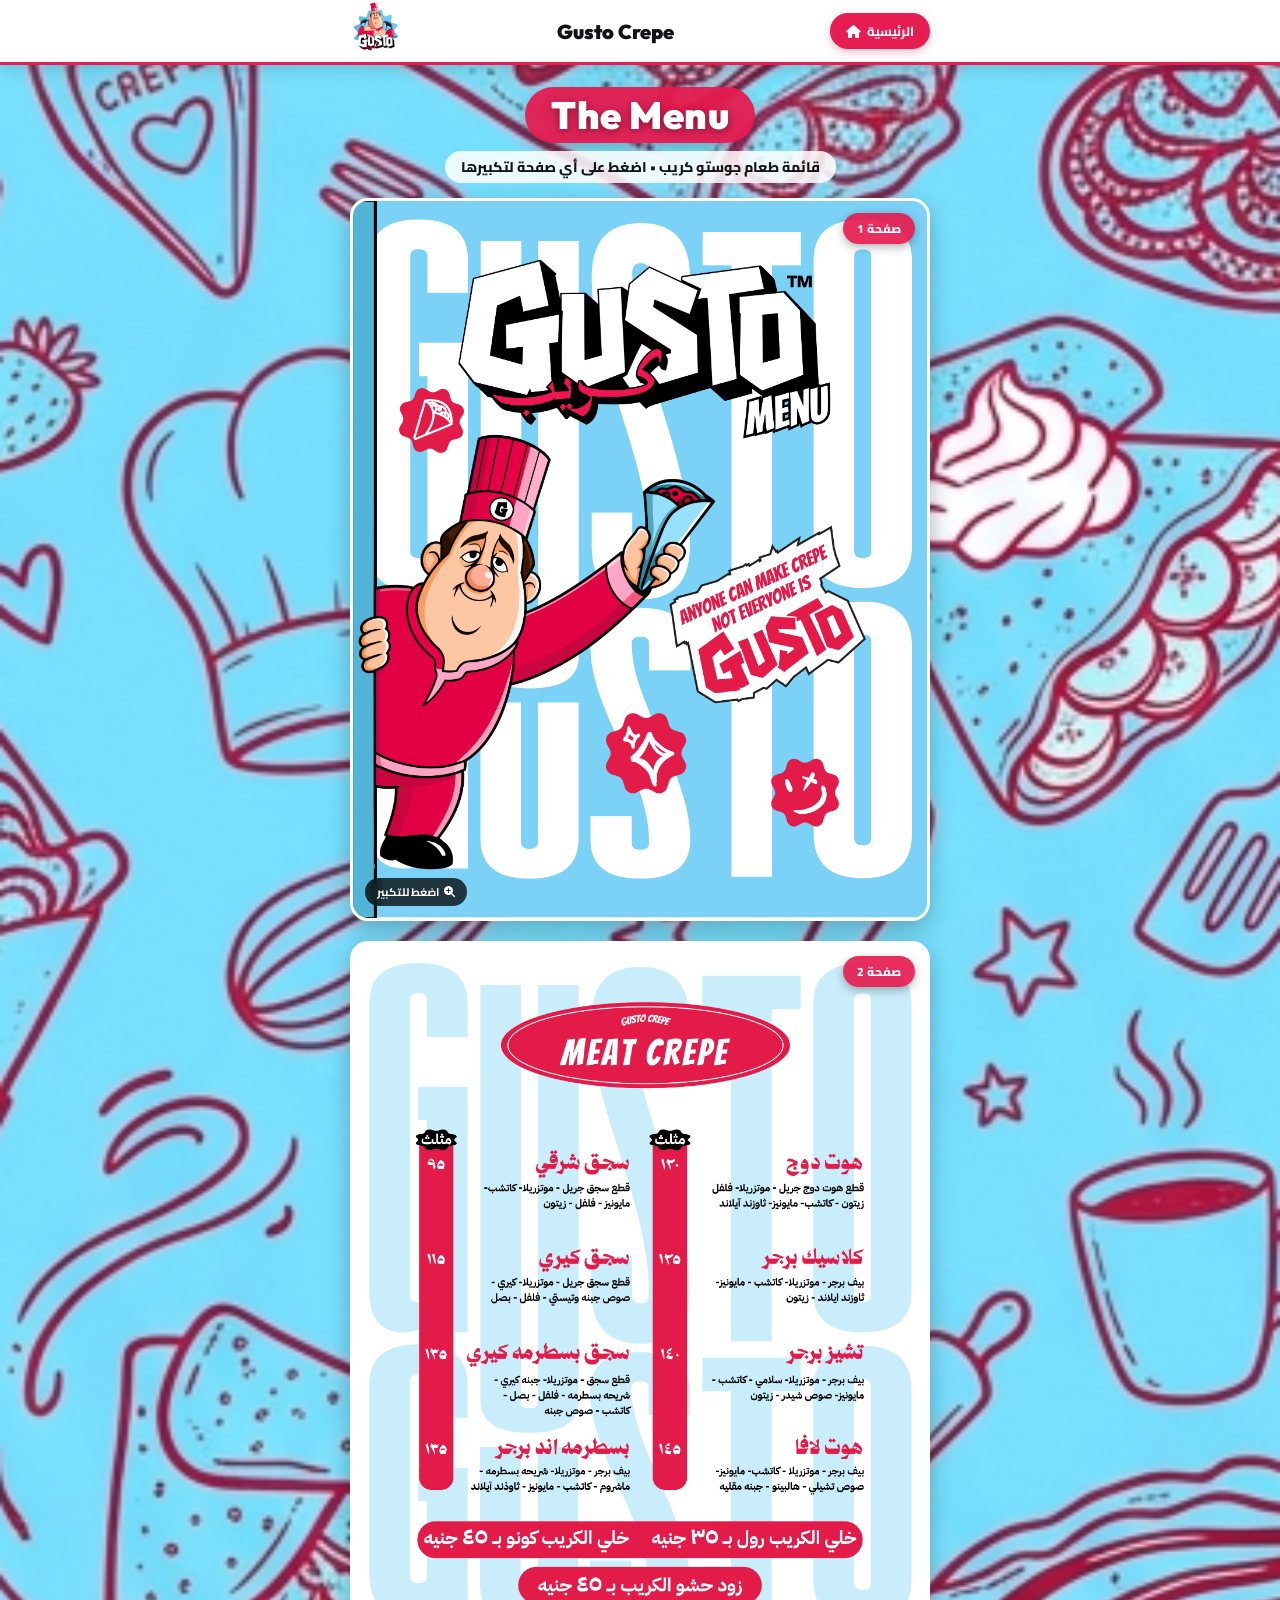
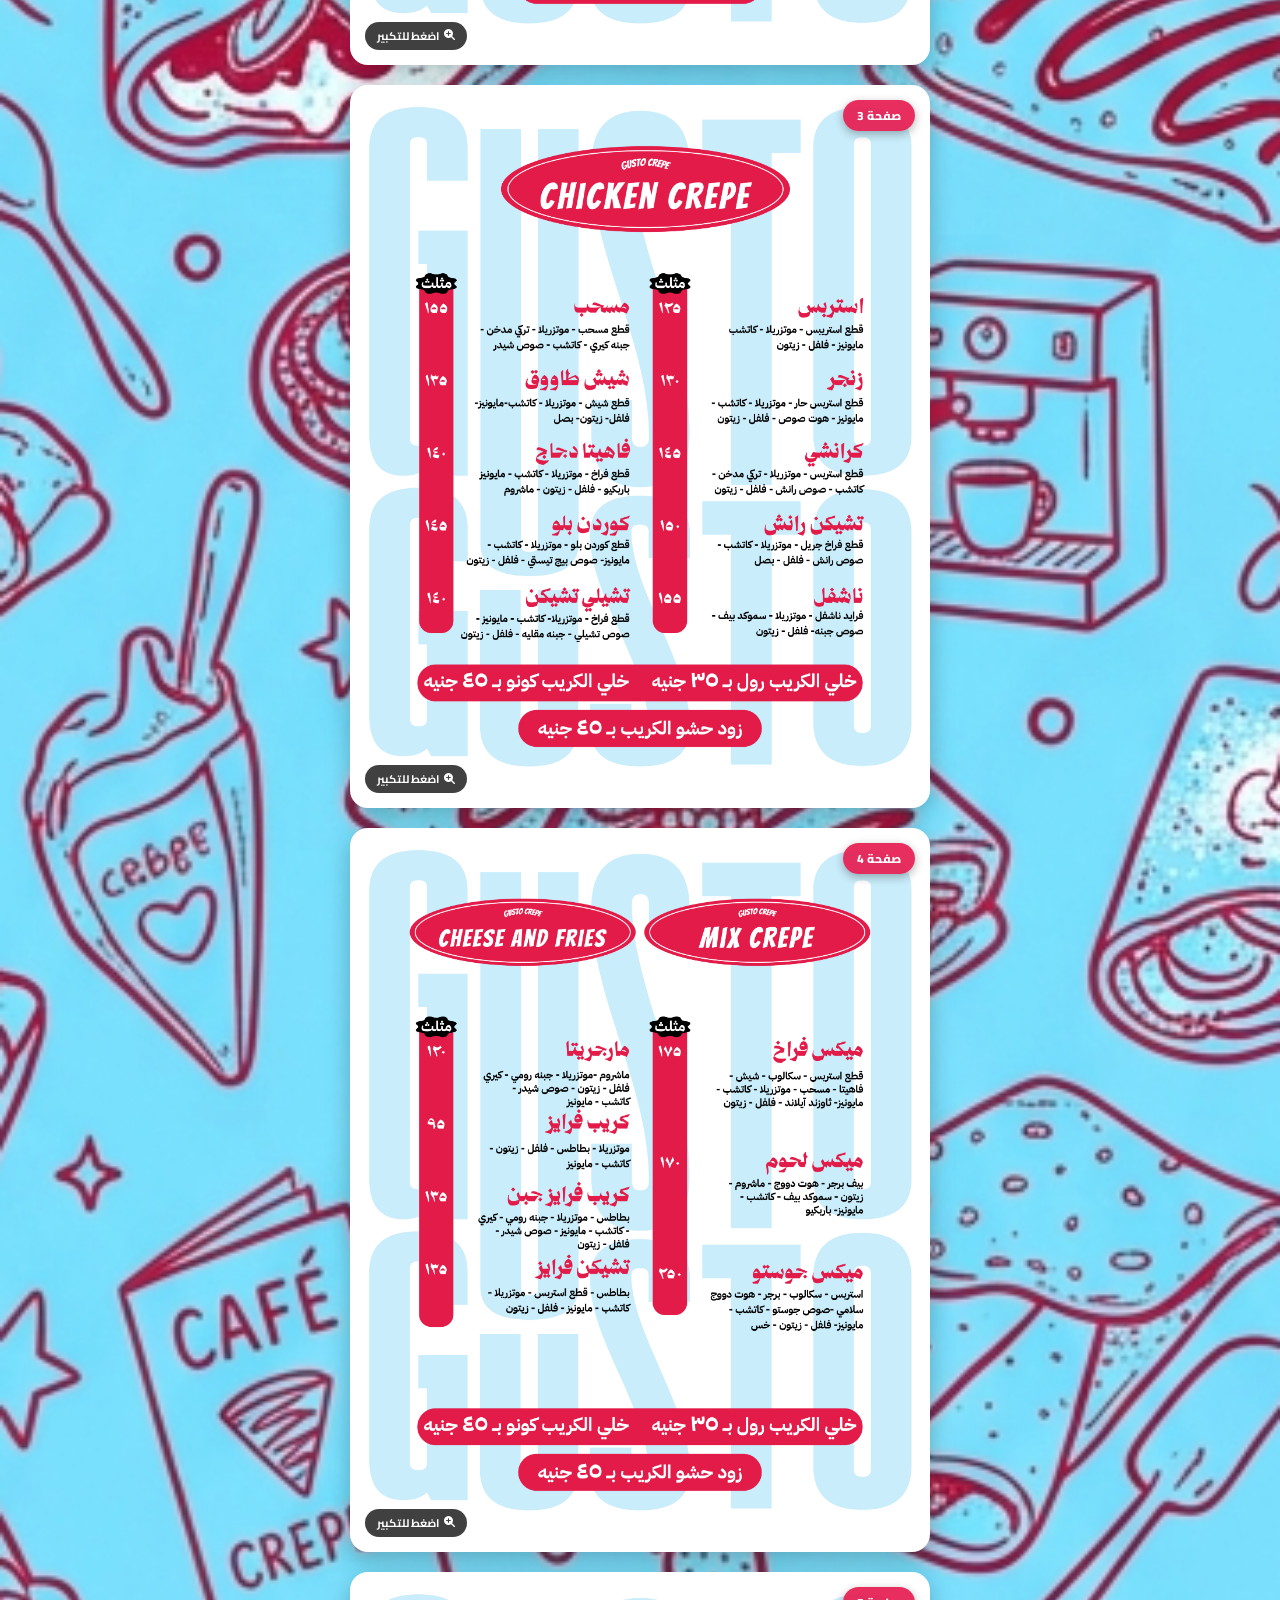
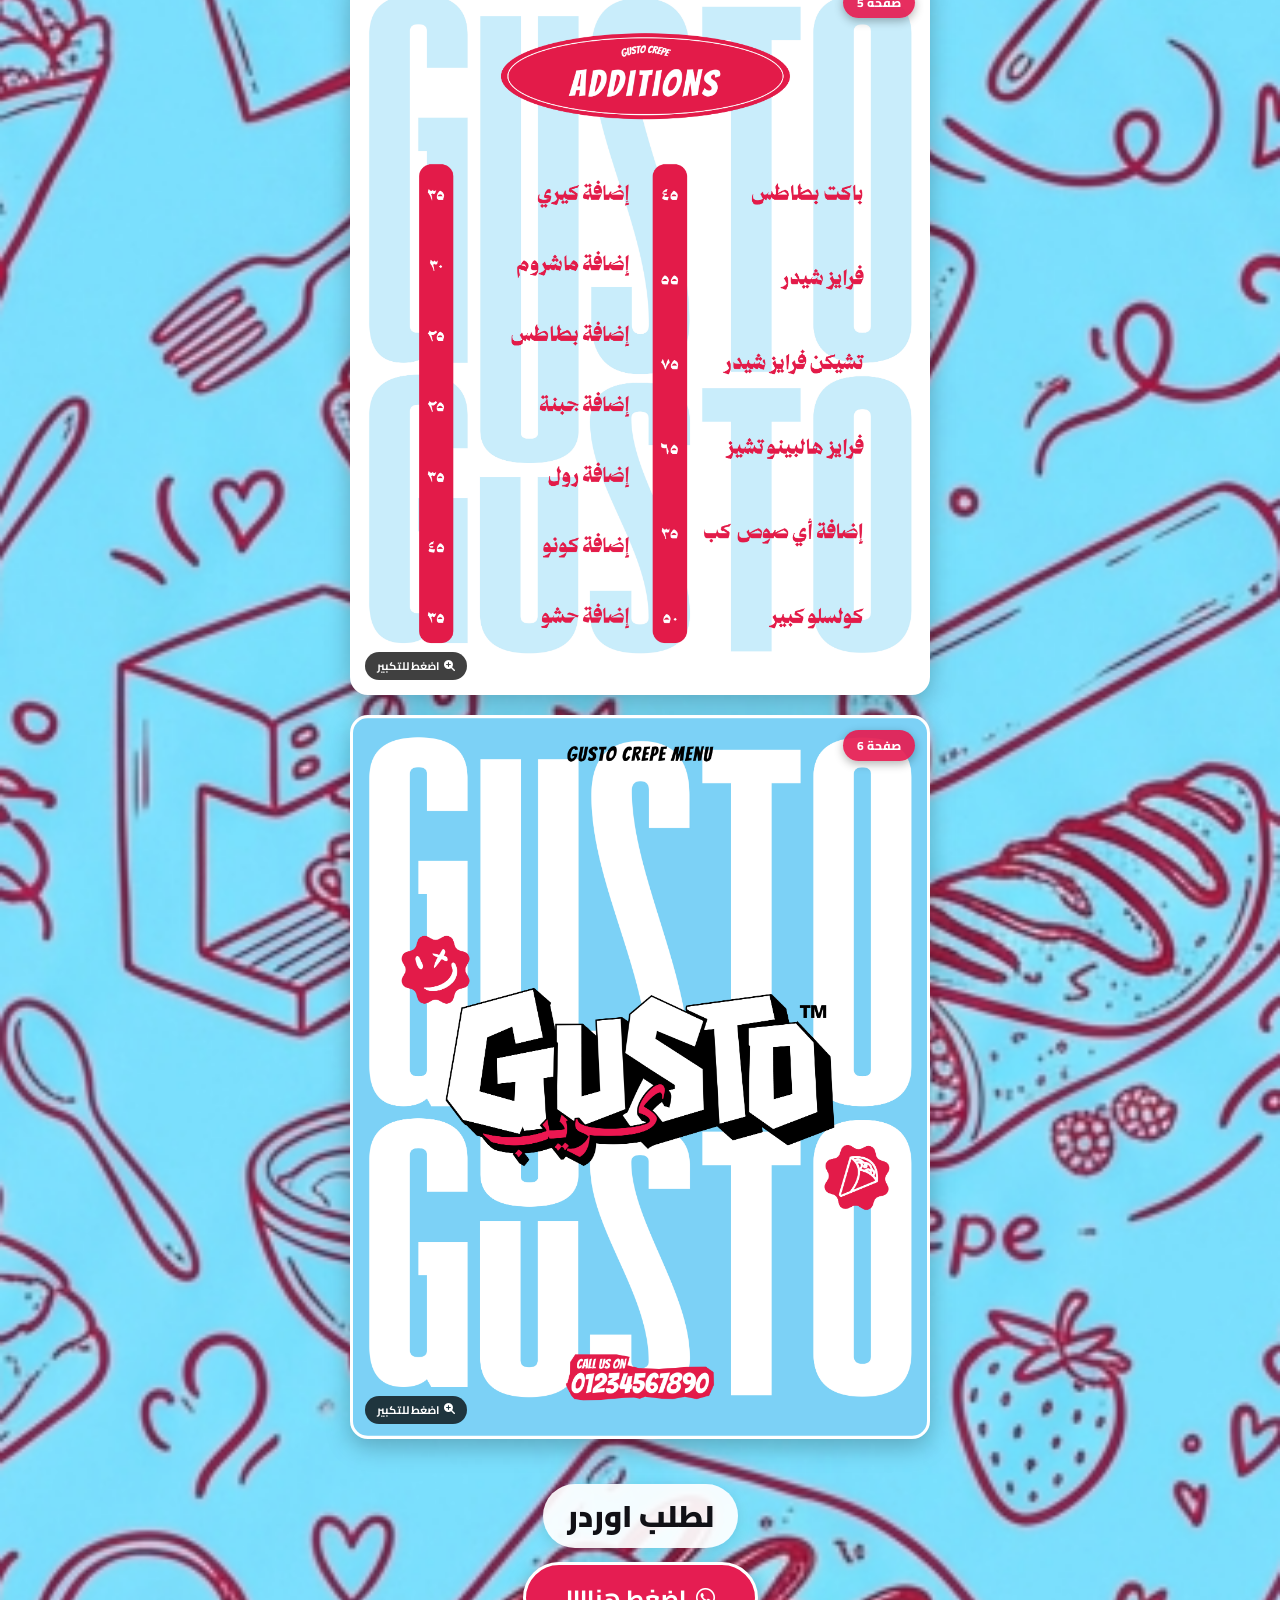
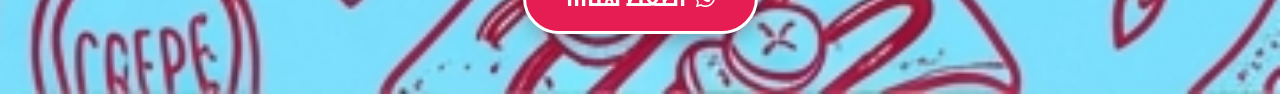
==== menu/menu.html @ 1cc4b359 "first commit - Gusto Crepe website and menu" ====
<!DOCTYPE html>
<html lang="ar">
<head>
  <meta charset="UTF-8" />
  <meta name="viewport" content="width=device-width, initial-scale=1.0" />
  <title>Gusto Crepe >> Menu</title>

  <link rel="icon" type="image/png" href="../image/logo.png" />
  <link rel="stylesheet" href="https://cdnjs.cloudflare.com/ajax/libs/font-awesome/6.5.1/css/all.min.css" />
  <link rel="stylesheet" href="menu.css" />
  <link rel="stylesheet" href="nornalize.css" />

  <!-- Google Fonts: Cairo & Outfit -->
  <link href="https://fonts.googleapis.com/css2?family=Cairo:wght@400;700;900&family=Outfit:wght@600;700;800;900&display=swap" rel="stylesheet" />
</head>
<body>

  <!--start header-->
  <!--start header-->
  <!--start header-->
  <div class="header">
    <div class="container">
      <div class="logo">
        <a href="../index.html"><img src="../image/logo.png" alt="Gusto Crepe Logo" /></a>
      </div>
      <div class="name">
        <h1><span>Gusto Crepe</span></h1>
      </div>
      <a href="../index.html" class="btn-back-home">
        <i class="fa-solid fa-house"></i>
        <span>الرئيسية</span>
      </a>
    </div>
  </div>

  <!-- The menu title -->
  <div class="title">
    <div class="container">
      <div class="text">The Menu</div>
      <div>
        <p>قائمة طعام جوستو كريب • اضغط على أي صفحة لتكبيرها</p>
      </div>
    </div>
  </div>

  <!-- start menu -->
  <!-- start menu -->
  <!-- start menu -->
  <div class="menu">
    <div class="container">
      
      <div class="menu-item" onclick="openLightbox(0)">
        <span class="menu-page-badge">صفحة 1</span>
        <img src="image/1 (1).jpeg" alt="Gusto Crepe Menu 1" />
        <span class="menu-zoom-badge"><i class="fa-solid fa-magnifying-glass-plus"></i> اضغط للتكبير</span>
      </div>

      <div class="menu-item" onclick="openLightbox(1)">
        <span class="menu-page-badge">صفحة 2</span>
        <img src="image/1 (2).jpeg" alt="Gusto Crepe Menu 2" />
        <span class="menu-zoom-badge"><i class="fa-solid fa-magnifying-glass-plus"></i> اضغط للتكبير</span>
      </div>

      <div class="menu-item" onclick="openLightbox(2)">
        <span class="menu-page-badge">صفحة 3</span>
        <img src="image/1 (3).jpeg" alt="Gusto Crepe Menu 3" />
        <span class="menu-zoom-badge"><i class="fa-solid fa-magnifying-glass-plus"></i> اضغط للتكبير</span>
      </div>

      <div class="menu-item" onclick="openLightbox(3)">
        <span class="menu-page-badge">صفحة 4</span>
        <img src="image/1 (4).jpeg" alt="Gusto Crepe Menu 4" />
        <span class="menu-zoom-badge"><i class="fa-solid fa-magnifying-glass-plus"></i> اضغط للتكبير</span>
      </div>

      <div class="menu-item" onclick="openLightbox(4)">
        <span class="menu-page-badge">صفحة 5</span>
        <img src="image/1 (5).jpeg" alt="Gusto Crepe Menu 5" />
        <span class="menu-zoom-badge"><i class="fa-solid fa-magnifying-glass-plus"></i> اضغط للتكبير</span>
      </div>

      <div class="menu-item" onclick="openLightbox(5)">
        <span class="menu-page-badge">صفحة 6</span>
        <img src="image/1 (6).jpeg" alt="Gusto Crepe Menu 6" />
        <span class="menu-zoom-badge"><i class="fa-solid fa-magnifying-glass-plus"></i> اضغط للتكبير</span>
      </div>

    </div>
  </div>

  <!-- Lightbox Modal (Zoom Feature) -->
  <div class="lightbox" id="lightbox" onclick="closeLightboxOnBackdrop(event)">
    <div class="lightbox-content">
      <button class="lightbox-close" onclick="closeLightbox()" title="إغلاق">
        <i class="fa-solid fa-xmark"></i>
      </button>
      <button class="lightbox-nav lightbox-prev" onclick="prevImage(event)" title="الصفحة السابقة">
        <i class="fa-solid fa-chevron-right"></i>
      </button>
      <img src="" alt="Menu preview" class="lightbox-img" id="lightboxImg" />
      <button class="lightbox-nav lightbox-next" onclick="nextImage(event)" title="الصفحة التالية">
        <i class="fa-solid fa-chevron-left"></i>
      </button>
    </div>
  </div>

  <!--start container order-->
  <div class="container order-section">
    <form>
      <div class="text">لطلب اوردر </div>
      <a href="https://wa.me/201005599818" target="_blank" rel="noopener">
        <i class="fa-brands fa-whatsapp"></i>
        <span>اضغط هناااا</span>
      </a>
    </form>
  </div>

  <script>
    const images = [
      'image/1 (1).jpeg',
      'image/1 (2).jpeg',
      'image/1 (3).jpeg',
      'image/1 (4).jpeg',
      'image/1 (5).jpeg',
      'image/1 (6).jpeg'
    ];
    let currentIndex = 0;

    const lightbox = document.getElementById('lightbox');
    const lightboxImg = document.getElementById('lightboxImg');

    function openLightbox(index) {
      currentIndex = index;
      lightboxImg.src = images[currentIndex];
      lightbox.classList.add('active');
      document.body.style.overflow = 'hidden';
    }

    function closeLightbox() {
      lightbox.classList.remove('active');
      document.body.style.overflow = 'auto';
    }

    function closeLightboxOnBackdrop(e) {
      if (e.target === lightbox) {
        closeLightbox();
      }
    }

    function nextImage(e) {
      if (e) e.stopPropagation();
      currentIndex = (currentIndex + 1) % images.length;
      lightboxImg.src = images[currentIndex];
    }

    function prevImage(e) {
      if (e) e.stopPropagation();
      currentIndex = (currentIndex - 1 + images.length) % images.length;
      lightboxImg.src = images[currentIndex];
    }

    document.addEventListener('keydown', function(e) {
      if (!lightbox.classList.contains('active')) return;
      if (e.key === 'Escape') closeLightbox();
      if (e.key === 'ArrowRight') prevImage();
      if (e.key === 'ArrowLeft') nextImage();
    });
  </script>
</body>
</html>
---- menu/menu.css ----
@import url('https://fonts.googleapis.com/css2?family=Cairo:wght@400;700;900&family=Outfit:wght@600;700;800;900&display=swap');

:root {
  --main-color: #E51D52;       /* Gusto Red */
  --secondary-color: #38B6FF;  /* Gusto Cyan */
  --bg-color: #6dd3fe;
}

html {
  scroll-behavior: smooth;
}

* {
  -webkit-box-sizing: border-box;
  -moz-box-sizing: border-box;
  box-sizing: border-box;
  margin: 0;
  padding: 0;
}

body {
  width: 100%;
  min-height: 100vh;
  margin: 0;
  padding: 0;
  font-family: 'Cairo', sans-serif;
  background-color: #6dd3fe;
  background-image: url('../image/background_laptop.png');
  background-size: cover;
  background-repeat: repeat-y;
  background-position: center top;
  color: #111116;
  direction: rtl;
  text-align: center;
  overflow-x: hidden;
}

@media (max-width: 768px) {
  body {
    background-image: url('../image/background_phone.png');
    background-size: 100% auto;
    background-repeat: repeat-y;
  }
}

.container {
  width: 92%;
  max-width: 580px;
  margin: auto;
}

/* =========================================
   HEADER
========================================= */
.header {
  background-color: #ffffff;
  width: 100%;
  height: 65px;
  display: flex;
  align-items: center;
  border-bottom: 3px solid var(--main-color);
  box-shadow: 0 4px 15px rgba(0, 0, 0, 0.15);
  position: sticky;
  top: 0;
  z-index: 100;
}

.header .container {
  display: flex;
  justify-content: space-between;
  align-items: center;
  direction: ltr;
}

.header .logo img {
  width: 50px;
  height: 50px;
  object-fit: contain;
  animation: thebest 2.5s infinite ease-in-out;
}

@keyframes thebest {
  0% { transform: translateX(0); }
  50% { transform: translateX(10px); }
  100% { transform: translateX(0); }
}

.header .name h1 {
  font-family: 'Outfit', sans-serif;
  font-size: 20px;
  font-weight: 900;
  color: #111116;
  margin: 0;
}

.header .btn-back-home {
  text-decoration: none;
  background: var(--main-color);
  color: #fff;
  padding: 6px 16px;
  border-radius: 50px;
  font-size: 13px;
  font-weight: 700;
  display: flex;
  align-items: center;
  gap: 6px;
  transition: all 0.25s ease;
  box-shadow: 0 3px 10px rgba(229, 29, 82, 0.3);
}

.header .btn-back-home:hover {
  background: #111116;
  transform: scale(1.05);
}

@media (max-width: 500px) {
  .header {
    height: 56px;
  }
  .header .logo img {
    width: 42px;
    height: 42px;
  }
  .header .name h1 {
    font-size: 17px;
  }
}

/* =========================================
   TITLE
========================================= */
.title {
  width: 100%;
  margin-top: 22px;
  margin-bottom: 12px;
  text-align: center;
}

.title .text {
  font-family: 'Outfit', 'Cairo', sans-serif;
  font-size: 38px;
  font-weight: 900;
  color: #ffffff;
  letter-spacing: 0.5px;
  text-shadow: 0 2px 8px rgba(0, 0, 0, 0.4), 0 0 20px rgba(229, 29, 82, 0.6);
  background: rgba(229, 29, 82, 0.95);
  display: inline-block;
  padding: 4px 26px;
  border-radius: 50px;
  box-shadow: 0 6px 18px rgba(0, 0, 0, 0.2);
}

.title p {
  color: #111116;
  font-size: 14px;
  font-weight: 800;
  margin-top: 8px;
  background: rgba(255, 255, 255, 0.85);
  display: inline-block;
  padding: 3px 16px;
  border-radius: 50px;
}

/* =========================================
   MENU (Vertical with zoom hint)
========================================= */
.menu {
  width: 100%;
  padding-bottom: 20px;
}

.menu .container {
  display: flex;
  flex-direction: column;
  gap: 20px;
  margin-top: 15px;
}

.menu .menu-item {
  position: relative;
  border-radius: 18px;
  overflow: hidden;
  border: 3px solid #ffffff;
  box-shadow: 0 8px 25px rgba(0, 0, 0, 0.25);
  transition: transform 0.3s ease, box-shadow 0.3s ease;
  background: #ffffff;
  cursor: pointer;
}

.menu .menu-item:hover {
  transform: scale(1.02);
  border-color: var(--main-color);
  box-shadow: 0 12px 35px rgba(229, 29, 82, 0.4);
}

.menu .menu-item img {
  width: 100%;
  height: auto;
  display: block;
}

.menu .menu-page-badge {
  position: absolute;
  top: 12px;
  right: 12px;
  background: rgba(229, 29, 82, 0.92);
  color: #ffffff;
  padding: 4px 14px;
  border-radius: 50px;
  font-size: 12px;
  font-weight: 800;
  box-shadow: 0 3px 10px rgba(0, 0, 0, 0.3);
  z-index: 2;
}

.menu .menu-zoom-badge {
  position: absolute;
  bottom: 12px;
  left: 12px;
  background: rgba(0, 0, 0, 0.75);
  color: #ffffff;
  padding: 4px 12px;
  border-radius: 50px;
  font-size: 11px;
  font-weight: 700;
  display: flex;
  align-items: center;
  gap: 5px;
  z-index: 2;
  backdrop-filter: blur(4px);
}

/* =========================================
   LIGHTBOX MODAL (The Feature!)
========================================= */
.lightbox {
  position: fixed;
  inset: 0;
  background: rgba(0, 0, 0, 0.92);
  backdrop-filter: blur(8px);
  z-index: 1000;
  display: none;
  align-items: center;
  justify-content: center;
  padding: 16px;
}

.lightbox.active {
  display: flex;
}

.lightbox-content {
  position: relative;
  max-width: 95vw;
  max-height: 92vh;
  display: flex;
  align-items: center;
  justify-content: center;
}

.lightbox-img {
  max-width: 100%;
  max-height: 86vh;
  object-fit: contain;
  border-radius: 12px;
  box-shadow: 0 10px 40px rgba(0, 0, 0, 0.8);
}

.lightbox-close {
  position: absolute;
  top: -46px;
  left: 0;
  background: rgba(255, 255, 255, 0.2);
  border: none;
  color: #fff;
  width: 42px;
  height: 42px;
  border-radius: 50%;
  font-size: 20px;
  cursor: pointer;
  display: flex;
  align-items: center;
  justify-content: center;
  transition: all 0.2s ease;
}

.lightbox-close:hover {
  background: var(--main-color);
}

.lightbox-nav {
  position: absolute;
  top: 50%;
  transform: translateY(-50%);
  background: rgba(255, 255, 255, 0.25);
  border: none;
  color: #fff;
  width: 46px;
  height: 46px;
  border-radius: 50%;
  font-size: 22px;
  cursor: pointer;
  display: flex;
  align-items: center;
  justify-content: center;
  transition: all 0.2s ease;
}

.lightbox-nav:hover {
  background: var(--main-color);
}

.lightbox-prev {
  right: -55px;
}

.lightbox-next {
  left: -55px;
}

@media (max-width: 768px) {
  .lightbox-prev {
    right: 8px;
    background: rgba(0, 0, 0, 0.5);
  }
  .lightbox-next {
    left: 8px;
    background: rgba(0, 0, 0, 0.5);
  }
}

/* =========================================
   BOTTOM ORDER SECTION
========================================= */
.order-section {
  padding: 25px 0 60px;
}

.container form {
  text-align: center;
  display: flex;
  flex-direction: column;
  align-items: center;
  gap: 14px;
}

.container form .text {
  font-size: 30px;
  font-weight: 900;
  color: #111116;
  background: rgba(255, 255, 255, 0.92);
  display: inline-block;
  padding: 4px 24px;
  border-radius: 50px;
  box-shadow: 0 4px 15px rgba(0, 0, 0, 0.12);
}

.container form a {
  font-size: 22px;
  font-weight: 800;
  background-color: var(--main-color);
  color: #ffffff;
  border: 3px solid #ffffff;
  border-radius: 50px;
  padding: 12px 40px;
  text-decoration: none;
  display: inline-flex;
  align-items: center;
  gap: 10px;
  box-shadow: 0 6px 20px rgba(0, 0, 0, 0.25);
  transition: all 0.3s ease;
}

.container form a:hover {
  background-color: #25D366;
  transform: scale(1.06);
  box-shadow: 0 8px 25px rgba(37, 211, 102, 0.5);
}

@media (max-width: 500px) {
  .title .text {
    font-size: 30px;
    padding: 4px 20px;
  }
  .container form .text {
    font-size: 24px;
  }
  .container form a {
    font-size: 18px;
    padding: 10px 30px;
  }
}
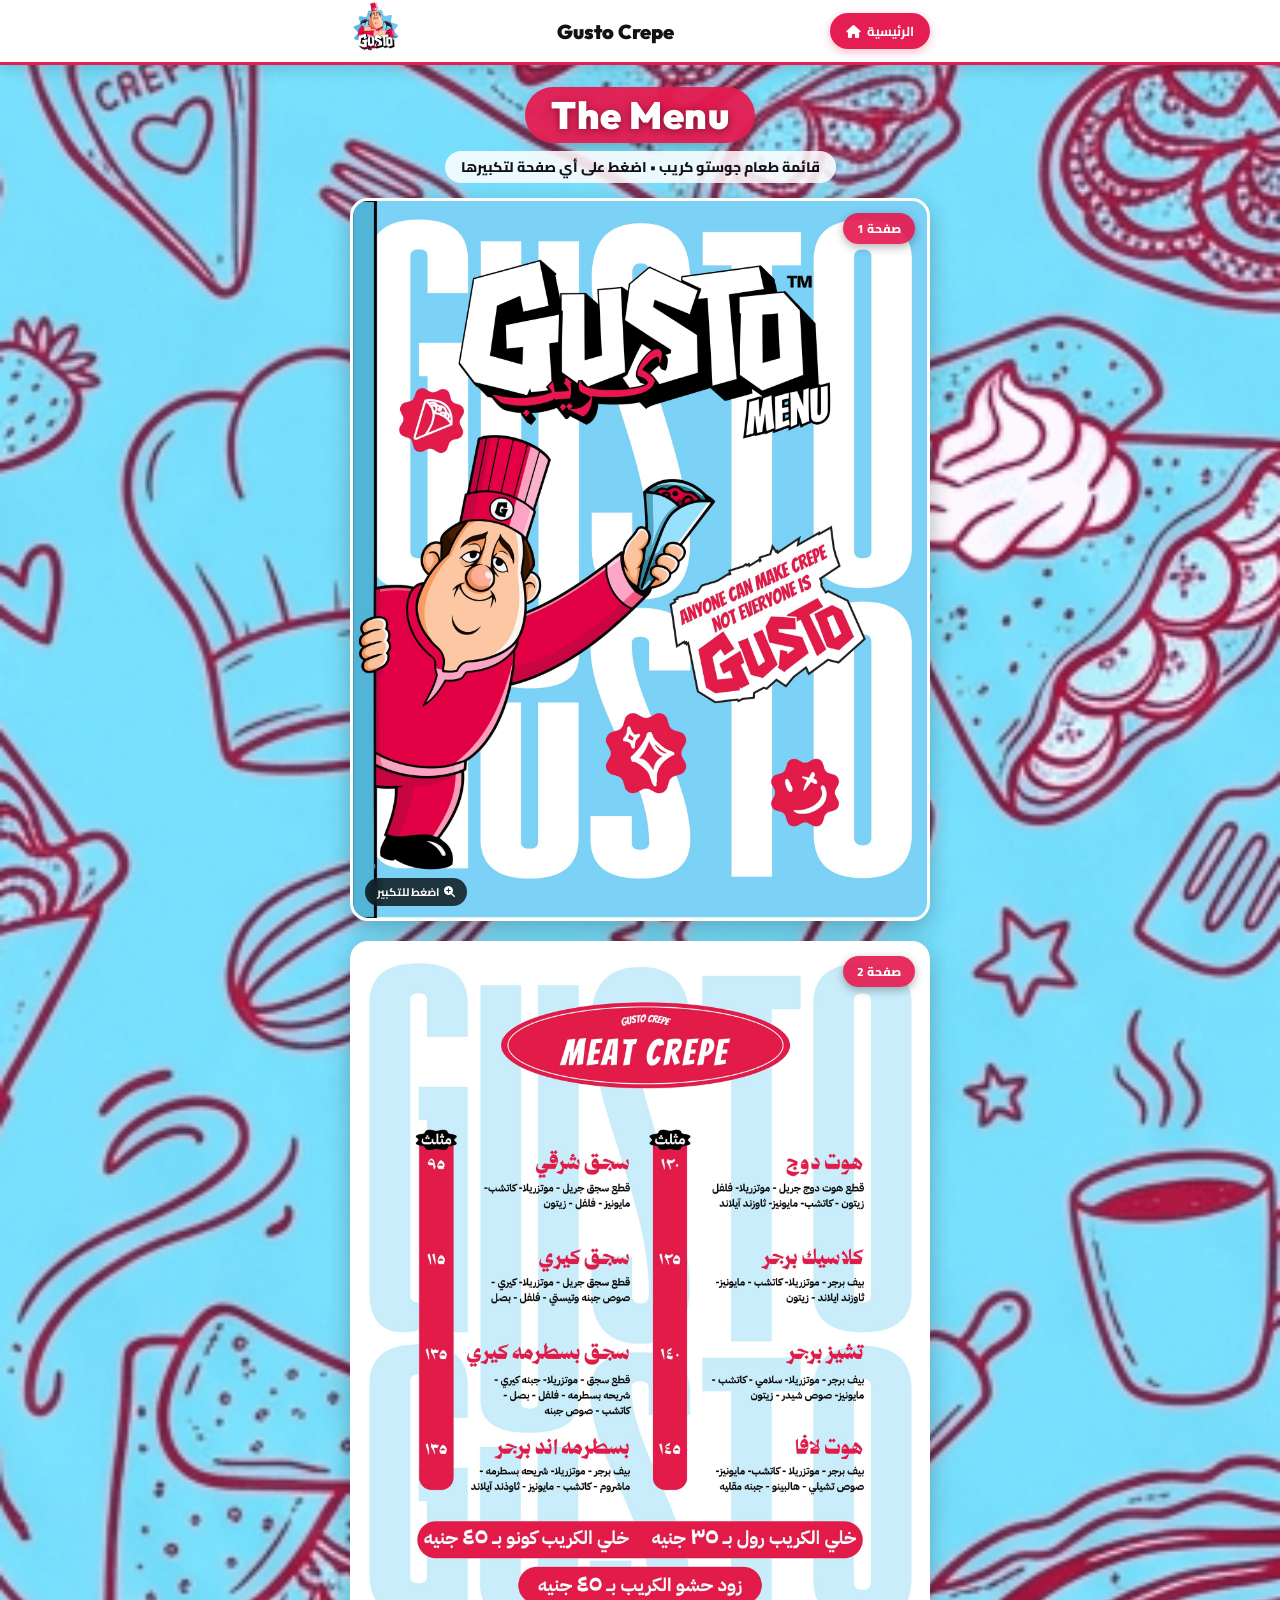
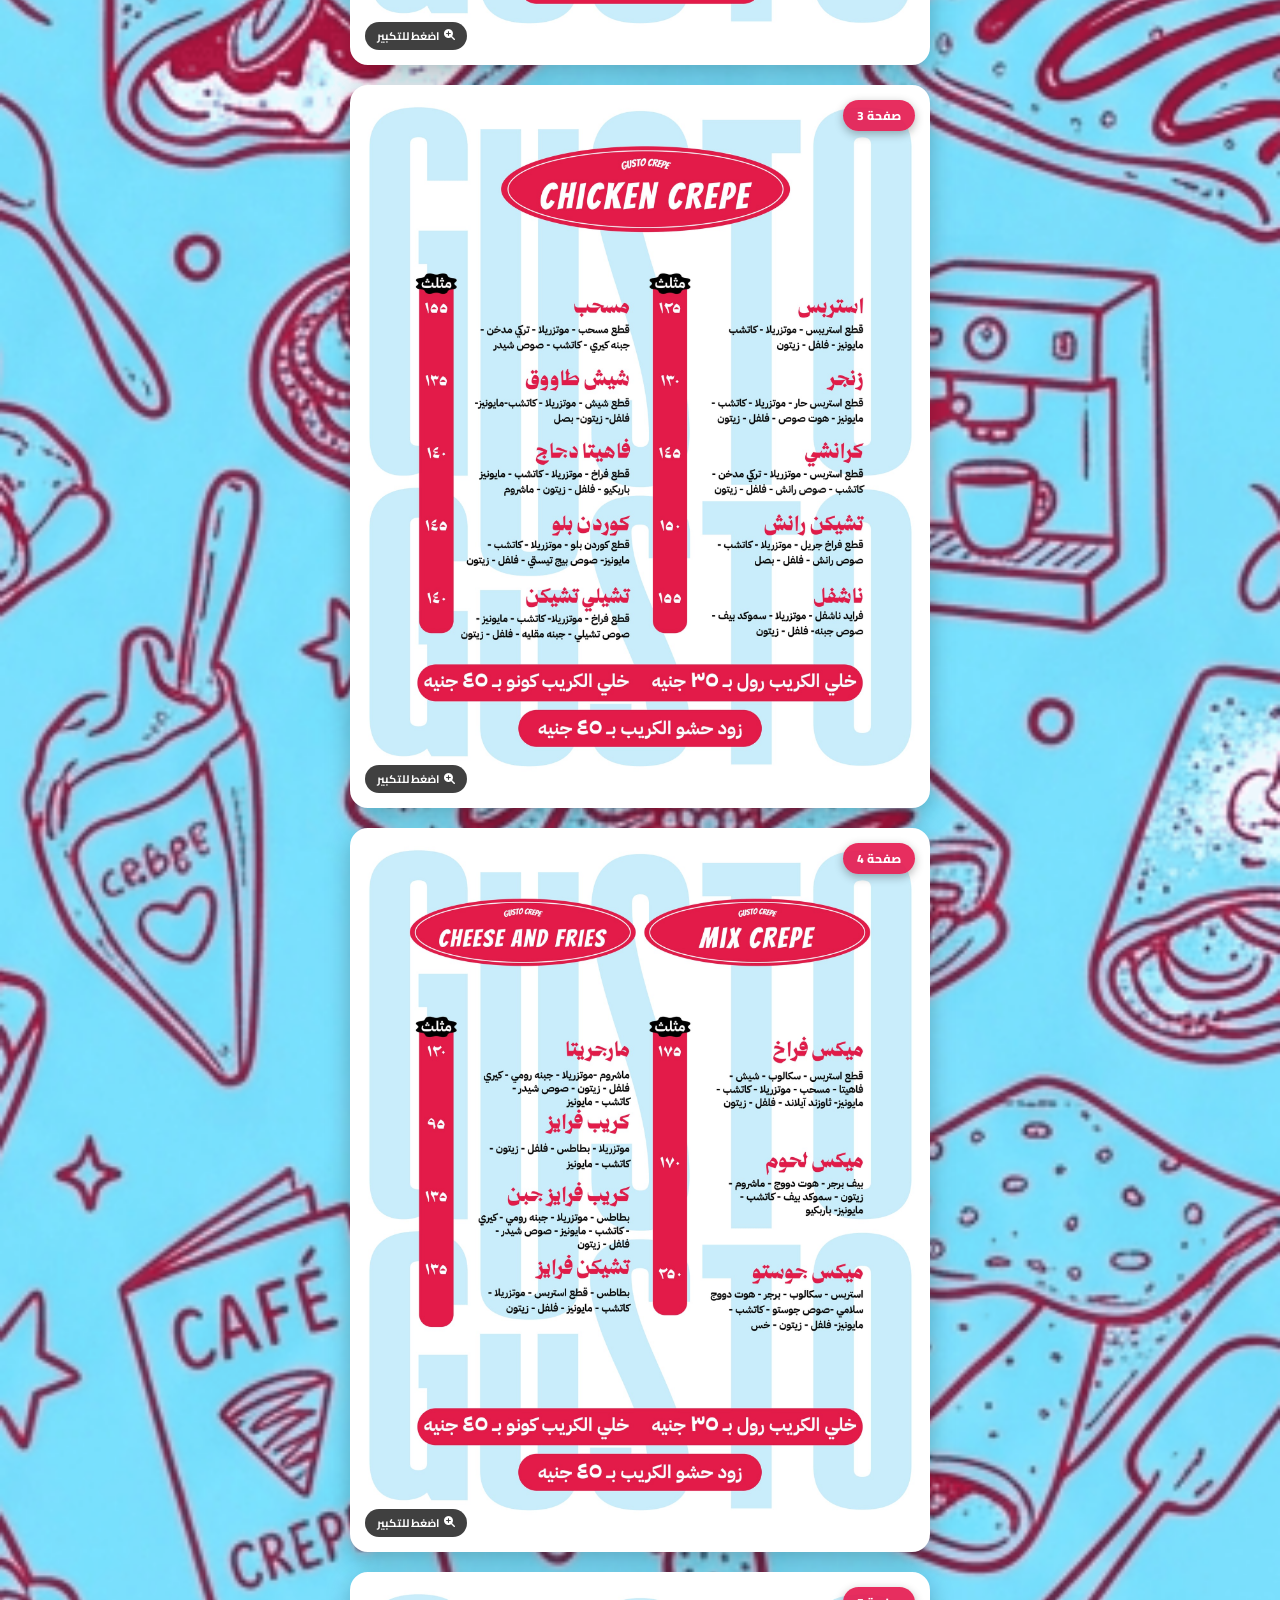
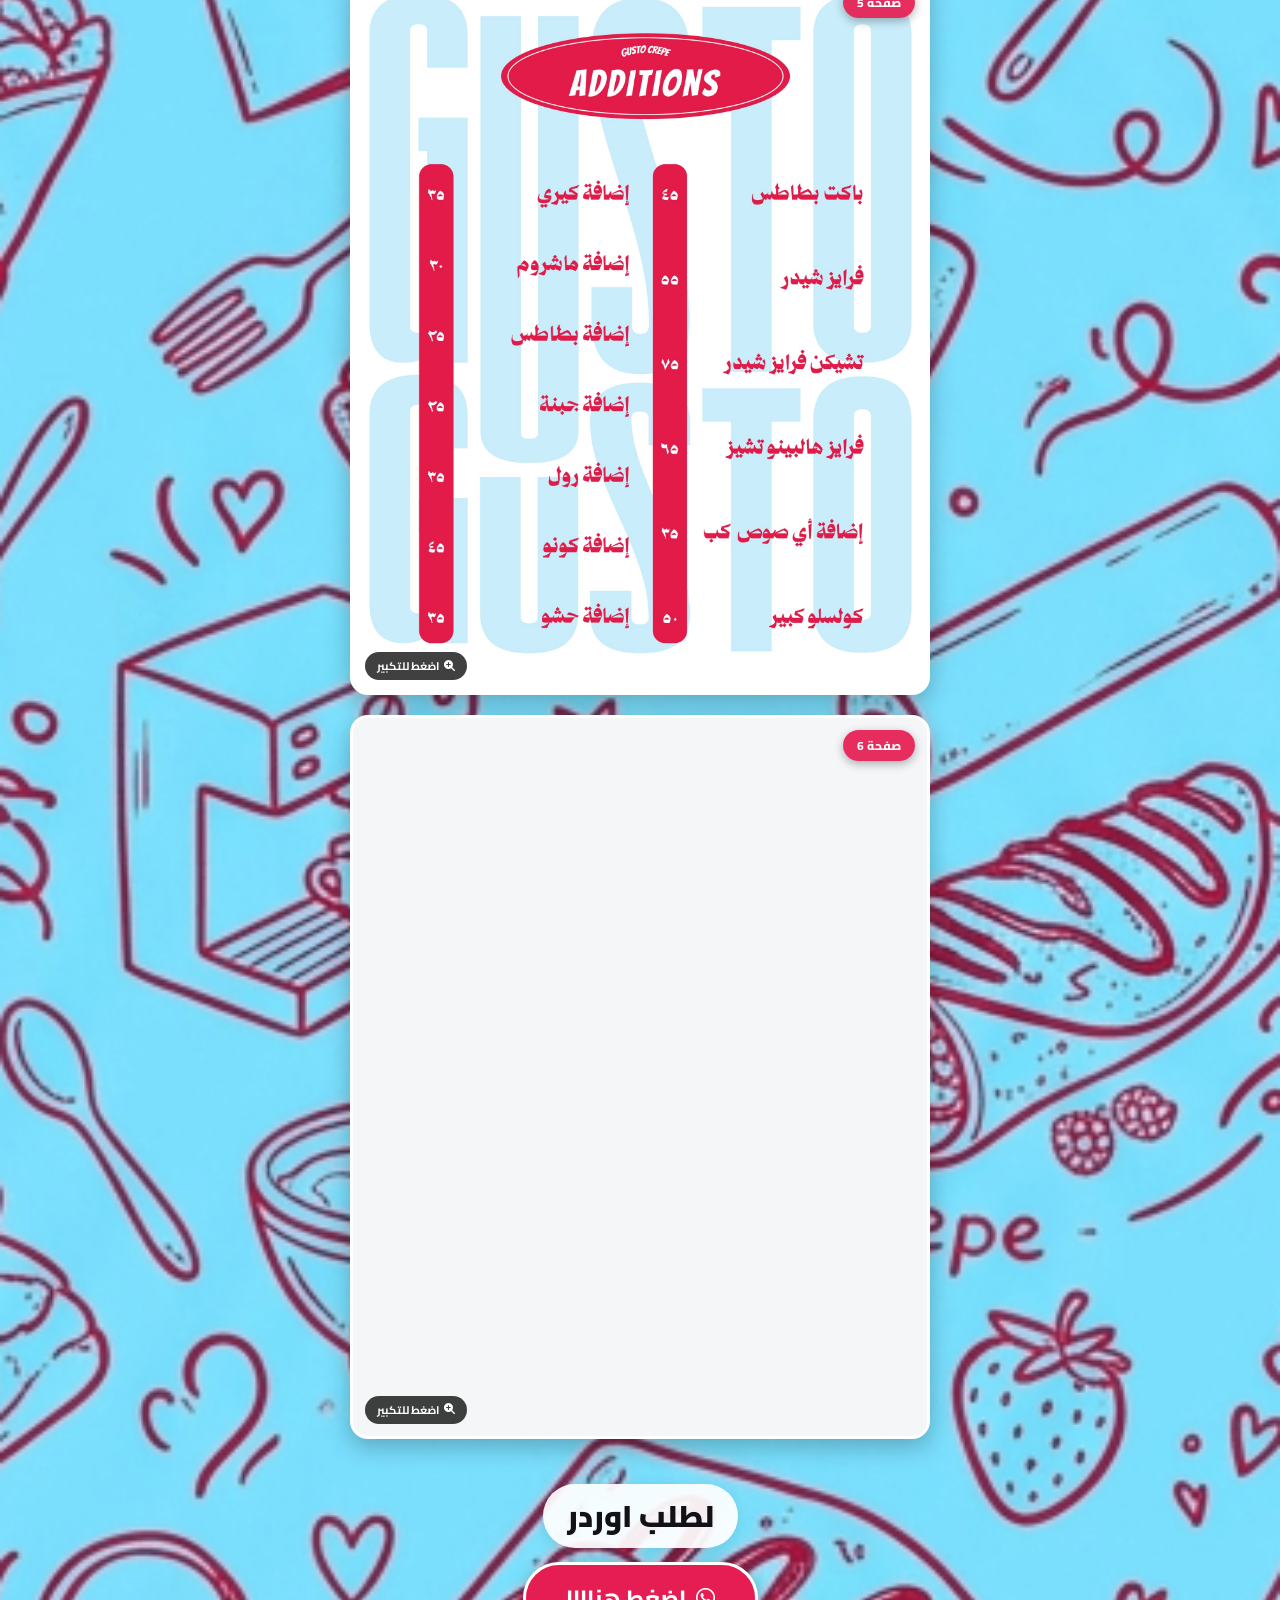
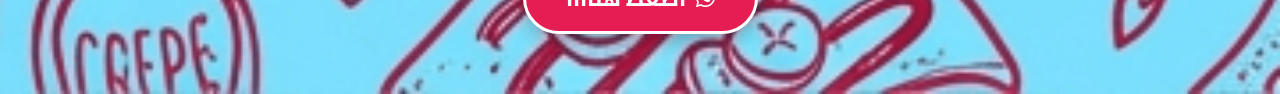
==== commit 0c5ec4ef: "Optimize and compress menu and website images to WebP and progressive JPEG, add lazy loading" ====
--- a/menu/menu.html
+++ b/menu/menu.html
@@ -51,37 +51,55 @@
       
       <div class="menu-item" onclick="openLightbox(0)">
         <span class="menu-page-badge">صفحة 1</span>
-        <img src="image/1 (1).jpeg" alt="Gusto Crepe Menu 1" />
+        <picture>
+          <source srcset="image/1 (1).webp" type="image/webp" />
+          <img src="image/1 (1).jpeg" alt="Gusto Crepe Menu 1" fetchpriority="high" decoding="async" />
+        </picture>
         <span class="menu-zoom-badge"><i class="fa-solid fa-magnifying-glass-plus"></i> اضغط للتكبير</span>
       </div>
 
       <div class="menu-item" onclick="openLightbox(1)">
         <span class="menu-page-badge">صفحة 2</span>
-        <img src="image/1 (2).jpeg" alt="Gusto Crepe Menu 2" />
+        <picture>
+          <source srcset="image/1 (2).webp" type="image/webp" />
+          <img src="image/1 (2).jpeg" alt="Gusto Crepe Menu 2" loading="lazy" decoding="async" />
+        </picture>
         <span class="menu-zoom-badge"><i class="fa-solid fa-magnifying-glass-plus"></i> اضغط للتكبير</span>
       </div>
 
       <div class="menu-item" onclick="openLightbox(2)">
         <span class="menu-page-badge">صفحة 3</span>
-        <img src="image/1 (3).jpeg" alt="Gusto Crepe Menu 3" />
+        <picture>
+          <source srcset="image/1 (3).webp" type="image/webp" />
+          <img src="image/1 (3).jpeg" alt="Gusto Crepe Menu 3" loading="lazy" decoding="async" />
+        </picture>
         <span class="menu-zoom-badge"><i class="fa-solid fa-magnifying-glass-plus"></i> اضغط للتكبير</span>
       </div>
 
       <div class="menu-item" onclick="openLightbox(3)">
         <span class="menu-page-badge">صفحة 4</span>
-        <img src="image/1 (4).jpeg" alt="Gusto Crepe Menu 4" />
+        <picture>
+          <source srcset="image/1 (4).webp" type="image/webp" />
+          <img src="image/1 (4).jpeg" alt="Gusto Crepe Menu 4" loading="lazy" decoding="async" />
+        </picture>
         <span class="menu-zoom-badge"><i class="fa-solid fa-magnifying-glass-plus"></i> اضغط للتكبير</span>
       </div>
 
       <div class="menu-item" onclick="openLightbox(4)">
         <span class="menu-page-badge">صفحة 5</span>
-        <img src="image/1 (5).jpeg" alt="Gusto Crepe Menu 5" />
+        <picture>
+          <source srcset="image/1 (5).webp" type="image/webp" />
+          <img src="image/1 (5).jpeg" alt="Gusto Crepe Menu 5" loading="lazy" decoding="async" />
+        </picture>
         <span class="menu-zoom-badge"><i class="fa-solid fa-magnifying-glass-plus"></i> اضغط للتكبير</span>
       </div>
 
       <div class="menu-item" onclick="openLightbox(5)">
         <span class="menu-page-badge">صفحة 6</span>
-        <img src="image/1 (6).jpeg" alt="Gusto Crepe Menu 6" />
+        <picture>
+          <source srcset="image/1 (6).webp" type="image/webp" />
+          <img src="image/1 (6).jpeg" alt="Gusto Crepe Menu 6" loading="lazy" decoding="async" />
+        </picture>
         <span class="menu-zoom-badge"><i class="fa-solid fa-magnifying-glass-plus"></i> اضغط للتكبير</span>
       </div>
 
@@ -116,24 +134,44 @@
   </div>
 
   <script>
+    // Modern WebP detection with fallback
+    const supportsWebP = (() => {
+      const elem = document.createElement('canvas');
+      if (!!(elem.getContext && elem.getContext('2d'))) {
+        return elem.toDataURL('image/webp').indexOf('data:image/webp') === 0;
+      }
+      return false;
+    })();
+
+    const ext = supportsWebP ? 'webp' : 'jpeg';
     const images = [
-      'image/1 (1).jpeg',
-      'image/1 (2).jpeg',
-      'image/1 (3).jpeg',
-      'image/1 (4).jpeg',
-      'image/1 (5).jpeg',
-      'image/1 (6).jpeg'
+      `image/1 (1).${ext}`,
+      `image/1 (2).${ext}`,
+      `image/1 (3).${ext}`,
+      `image/1 (4).${ext}`,
+      `image/1 (5).${ext}`,
+      `image/1 (6).${ext}`
     ];
     let currentIndex = 0;
 
     const lightbox = document.getElementById('lightbox');
     const lightboxImg = document.getElementById('lightboxImg');
+
+    function preloadImage(index) {
+      if (index >= 0 && index < images.length) {
+        const img = new Image();
+        img.src = images[index];
+      }
+    }
 
     function openLightbox(index) {
       currentIndex = index;
       lightboxImg.src = images[currentIndex];
       lightbox.classList.add('active');
       document.body.style.overflow = 'hidden';
+      // Preload adjacent images for instantaneous navigation
+      preloadImage((currentIndex + 1) % images.length);
+      preloadImage((currentIndex - 1 + images.length) % images.length);
     }
 
     function closeLightbox() {
@@ -151,12 +189,14 @@
       if (e) e.stopPropagation();
       currentIndex = (currentIndex + 1) % images.length;
       lightboxImg.src = images[currentIndex];
+      preloadImage((currentIndex + 1) % images.length);
     }
 
     function prevImage(e) {
       if (e) e.stopPropagation();
       currentIndex = (currentIndex - 1 + images.length) % images.length;
       lightboxImg.src = images[currentIndex];
+      preloadImage((currentIndex - 1 + images.length) % images.length);
     }
 
     document.addEventListener('keydown', function(e) {
--- a/menu/menu.css
+++ b/menu/menu.css
@@ -193,10 +193,17 @@
   box-shadow: 0 12px 35px rgba(229, 29, 82, 0.4);
 }
 
+.menu .menu-item picture {
+  display: block;
+  width: 100%;
+}
+
 .menu .menu-item img {
   width: 100%;
   height: auto;
+  aspect-ratio: 7875 / 9843;
   display: block;
+  background: #f4f6f8;
 }
 
 .menu .menu-page-badge {
